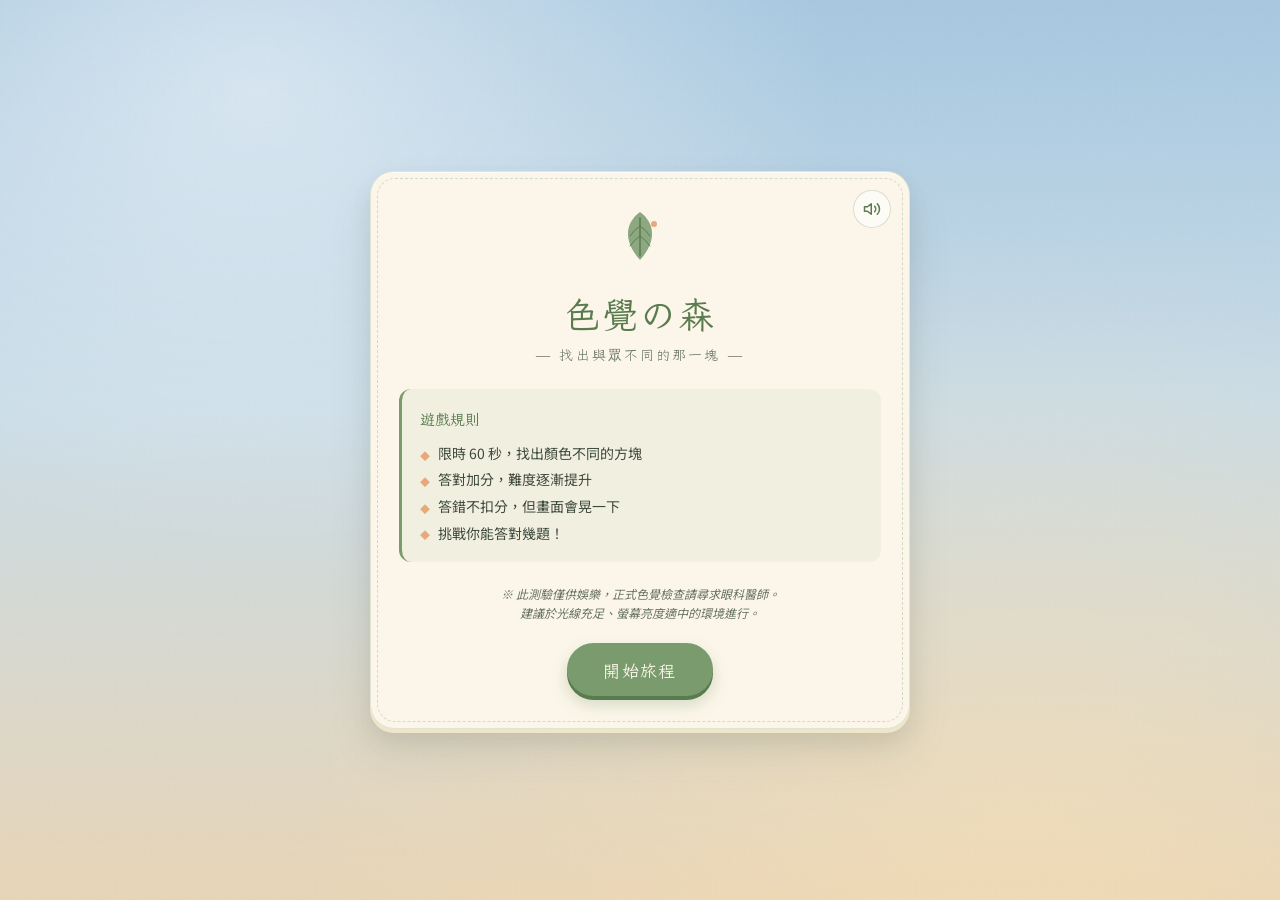
==== color-blindness/index.html @ 02a0ef7f "fix: 修正檔名" ====
<!DOCTYPE html>
<html lang="zh-TW">

<head>
  <meta charset="UTF-8">
  <meta name="viewport" content="width=device-width, initial-scale=1.0, maximum-scale=1.0, user-scalable=no">
  <title>色覺の森 — 色弱小測驗</title>
  <link rel="preconnect" href="https://fonts.googleapis.com">
  <link rel="preconnect" href="https://fonts.gstatic.com" crossorigin>
  <link
    href="https://fonts.googleapis.com/css2?family=Klee+One:wght@400;600&family=Noto+Sans+TC:wght@400;500;700&display=swap"
    rel="stylesheet">
  <style>
    * {
      box-sizing: border-box;
      margin: 0;
      padding: 0;
    }

    :root {
      --cream: #FBF6E9;
      --cream-deep: #F0E5C9;
      --sky-top: #A8C8E0;
      --sky-mid: #C9DCE8;
      --sky-bot: #E8D5B7;
      --moss: #7A9B6E;
      --moss-deep: #5A7B4E;
      --orange: #E8A87C;
      --orange-deep: #C97D4F;
      --slate: #6B8CAE;
      --ink: #3E4A3D;
      --ink-soft: #6B7563;
      --red: #C76B5E;
      --red-soft: #E8B5AE;
      --gold: #D4A55E;
      --shadow: rgba(62, 74, 61, 0.12);
    }

    html,
    body {
      height: 100%;
      overflow-x: hidden;
    }

    body {
      font-family: 'Noto Sans TC', sans-serif;
      color: var(--ink);
      background:
        radial-gradient(ellipse at 20% 10%, rgba(255, 255, 255, 0.5) 0%, transparent 40%),
        radial-gradient(ellipse at 80% 90%, rgba(255, 228, 181, 0.4) 0%, transparent 50%),
        linear-gradient(180deg, var(--sky-top) 0%, var(--sky-mid) 45%, var(--sky-bot) 100%);
      min-height: 100vh;
      display: flex;
      align-items: center;
      justify-content: center;
      padding: 20px;
      position: relative;
      -webkit-tap-highlight-color: transparent;
    }

    /* paper grain overlay */
    body::before {
      content: '';
      position: fixed;
      inset: 0;
      background-image:
        url("data:image/svg+xml;utf8,<svg xmlns='http://www.w3.org/2000/svg' width='200' height='200'><filter id='n'><feTurbulence baseFrequency='0.85' numOctaves='2' seed='5'/><feColorMatrix values='0 0 0 0 0.4 0 0 0 0 0.45 0 0 0 0 0.35 0 0 0 0.08 0'/></filter><rect width='100%25' height='100%25' filter='url(%23n)'/></svg>");
      opacity: 0.5;
      pointer-events: none;
      z-index: 1;
      mix-blend-mode: multiply;
    }

    /* drifting clouds */
    .cloud {
      position: fixed;
      pointer-events: none;
      z-index: 0;
      opacity: 0.7;
      filter: blur(0.5px);
    }

    .cloud-1 {
      top: 8%;
      left: -200px;
      width: 180px;
      animation: drift 90s linear infinite;
    }

    .cloud-2 {
      top: 24%;
      left: -150px;
      width: 140px;
      animation: drift 120s linear infinite;
      animation-delay: -40s;
    }

    .cloud-3 {
      top: 65%;
      left: -180px;
      width: 160px;
      animation: drift 100s linear infinite;
      animation-delay: -70s;
      opacity: 0.5;
    }

    @keyframes drift {
      from {
        transform: translateX(0);
      }

      to {
        transform: translateX(calc(100vw + 250px));
      }
    }

    /* falling leaves */
    .leaf {
      position: fixed;
      top: -30px;
      pointer-events: none;
      z-index: 0;
      width: 22px;
      animation: fall 18s linear infinite;
    }

    @keyframes fall {
      0% {
        transform: translateY(0) translateX(0) rotate(0deg);
        opacity: 0;
      }

      10% {
        opacity: 0.8;
      }

      90% {
        opacity: 0.8;
      }

      100% {
        transform: translateY(110vh) translateX(80px) rotate(540deg);
        opacity: 0;
      }
    }

    .stage {
      position: relative;
      z-index: 2;
      width: 100%;
      max-width: 540px;
    }

    .panel {
      background: var(--cream);
      border-radius: 24px;
      padding: 32px 28px;
      box-shadow:
        0 1px 0 rgba(255, 255, 255, 0.7) inset,
        0 4px 0 var(--cream-deep),
        0 12px 24px var(--shadow),
        0 24px 48px rgba(62, 74, 61, 0.08);
      border: 1.5px solid rgba(122, 155, 110, 0.2);
      position: relative;
    }

    .panel::before {
      content: '';
      position: absolute;
      inset: 6px;
      border: 1px dashed rgba(122, 155, 110, 0.3);
      border-radius: 18px;
      pointer-events: none;
    }

    /* ============ INTRO ============ */
    .intro {
      text-align: center;
    }

    .intro-decor {
      width: 64px;
      height: 64px;
      margin: 0 auto 18px;
      display: flex;
      align-items: center;
      justify-content: center;
    }

    .title {
      font-family: 'Klee One', 'Noto Sans TC', serif;
      font-weight: 600;
      font-size: clamp(28px, 6vw, 36px);
      color: var(--moss-deep);
      letter-spacing: 0.05em;
      margin-bottom: 6px;
    }

    .subtitle {
      font-family: 'Klee One', serif;
      color: var(--ink-soft);
      font-size: 14px;
      letter-spacing: 0.15em;
      margin-bottom: 24px;
    }

    .rules {
      background: rgba(122, 155, 110, 0.08);
      border-left: 3px solid var(--moss);
      border-radius: 12px;
      padding: 16px 18px;
      text-align: left;
      margin-bottom: 22px;
      font-size: 14px;
      line-height: 1.9;
      color: var(--ink);
    }

    .rules-title {
      font-family: 'Klee One', serif;
      font-weight: 600;
      color: var(--moss-deep);
      margin-bottom: 6px;
      font-size: 15px;
    }

    .rules ul {
      list-style: none;
      padding: 0;
    }

    .rules li::before {
      content: '◆';
      color: var(--orange);
      margin-right: 8px;
      font-size: 10px;
      vertical-align: middle;
    }

    .tip {
      font-size: 12px;
      color: var(--ink-soft);
      font-style: italic;
      margin-bottom: 20px;
      line-height: 1.6;
    }

    .btn {
      font-family: 'Klee One', 'Noto Sans TC', sans-serif;
      font-weight: 600;
      font-size: 17px;
      letter-spacing: 0.08em;
      color: var(--cream);
      background: var(--moss);
      border: none;
      padding: 14px 36px;
      border-radius: 999px;
      cursor: pointer;
      box-shadow: 0 4px 0 var(--moss-deep), 0 8px 16px rgba(90, 123, 78, 0.25);
      transition: transform 0.1s, box-shadow 0.1s;
      position: relative;
    }

    .btn:hover {
      transform: translateY(-1px);
      box-shadow: 0 5px 0 var(--moss-deep), 0 10px 20px rgba(90, 123, 78, 0.3);
    }

    .btn:active {
      transform: translateY(3px);
      box-shadow: 0 1px 0 var(--moss-deep), 0 2px 8px rgba(90, 123, 78, 0.2);
    }

    .btn-secondary {
      background: var(--cream);
      color: var(--moss-deep);
      box-shadow: 0 4px 0 var(--cream-deep), 0 8px 16px rgba(62, 74, 61, 0.1);
      border: 1.5px solid rgba(122, 155, 110, 0.3);
    }

    .btn-secondary:hover {
      box-shadow: 0 5px 0 var(--cream-deep), 0 10px 20px rgba(62, 74, 61, 0.15);
    }

    .btn-secondary:active {
      box-shadow: 0 1px 0 var(--cream-deep), 0 2px 8px rgba(62, 74, 61, 0.08);
    }

    /* sound toggle */
    .sound-toggle {
      position: absolute;
      top: 18px;
      right: 18px;
      width: 38px;
      height: 38px;
      border-radius: 50%;
      background: rgba(255, 255, 255, 0.6);
      border: 1px solid rgba(122, 155, 110, 0.3);
      cursor: pointer;
      display: flex;
      align-items: center;
      justify-content: center;
      z-index: 5;
      transition: background 0.15s;
    }

    .sound-toggle:hover {
      background: rgba(255, 255, 255, 0.9);
    }

    .sound-toggle svg {
      width: 18px;
      height: 18px;
      color: var(--moss-deep);
    }

    /* 音效不支援時顯示的狀態 */
    .sound-toggle.disabled {
      opacity: 0.4;
      cursor: not-allowed;
      background: rgba(255, 255, 255, 0.4);
    }

    /* Toast 提示（手機點擊時顯示） */
    .toast {
      position: fixed;
      top: 50%;
      left: 50%;
      transform: translate(-50%, -50%);
      background: var(--cream);
      color: var(--ink);
      padding: 12px 20px;
      border-radius: 12px;
      font-size: 13px;
      font-family: 'Klee One', serif;
      box-shadow: 0 4px 0 var(--cream-deep), 0 12px 24px var(--shadow);
      border: 1.5px solid rgba(122, 155, 110, 0.3);
      z-index: 100;
      animation: toastFade 1.8s ease-out forwards;
      pointer-events: none;
    }

    @keyframes toastFade {
      0% {
        opacity: 0;
        transform: translate(-50%, -40%);
      }

      15% {
        opacity: 1;
        transform: translate(-50%, -50%);
      }

      80% {
        opacity: 1;
        transform: translate(-50%, -50%);
      }

      100% {
        opacity: 0;
        transform: translate(-50%, -60%);
      }
    }



    /* ============ GAME ============ */
    .hud {
      display: grid;
      grid-template-columns: 1fr auto 1fr;
      align-items: center;
      gap: 12px;
      margin-bottom: 22px;
      padding-bottom: 16px;
      border-bottom: 1px dashed rgba(122, 155, 110, 0.3);
    }

    .hud-cell {
      text-align: center;
    }

    .hud-cell.left {
      text-align: left;
    }

    .hud-cell.right {
      text-align: right;
    }

    .hud-label {
      font-family: 'Klee One', serif;
      font-size: 11px;
      color: var(--ink-soft);
      letter-spacing: 0.1em;
      margin-bottom: 2px;
    }

    .hud-value {
      font-family: 'Klee One', serif;
      font-weight: 600;
      font-size: 22px;
      color: var(--moss-deep);
      line-height: 1;
    }

    .timer-ring {
      width: 64px;
      height: 64px;
      position: relative;
    }

    .timer-ring svg {
      width: 100%;
      height: 100%;
      transform: rotate(-90deg);
    }

    .timer-ring .ring-bg {
      fill: none;
      stroke: rgba(122, 155, 110, 0.2);
      stroke-width: 5;
    }

    .timer-ring .ring-fg {
      fill: none;
      stroke: var(--moss);
      stroke-width: 5;
      stroke-linecap: round;
      stroke-dasharray: 169.65;
      stroke-dashoffset: 0;
      transition: stroke-dashoffset 1s linear, stroke 0.3s;
    }

    .timer-ring.warning .ring-fg {
      stroke: var(--orange-deep);
    }

    .timer-ring.danger .ring-fg {
      stroke: var(--red);
    }

    .timer-text {
      position: absolute;
      inset: 0;
      display: flex;
      align-items: center;
      justify-content: center;
      font-family: 'Klee One', serif;
      font-weight: 600;
      font-size: 20px;
      color: var(--moss-deep);
    }

    .timer-ring.danger .timer-text {
      color: var(--red);
    }

    .level-tag {
      display: inline-block;
      padding: 3px 10px;
      border-radius: 999px;
      font-size: 11px;
      font-family: 'Klee One', serif;
      letter-spacing: 0.05em;
      background: rgba(232, 168, 124, 0.2);
      color: var(--orange-deep);
      margin-bottom: 4px;
    }

    .grid-wrap {
      display: flex;
      align-items: center;
      justify-content: center;
      aspect-ratio: 1;
      width: 100%;
      max-width: 380px;
      margin: 0 auto;
      padding: 14px;
      background: rgba(255, 255, 255, 0.45);
      border-radius: 20px;
      border: 1px solid rgba(122, 155, 110, 0.2);
      box-shadow: inset 0 2px 8px rgba(62, 74, 61, 0.06);
      position: relative;
      transition: background 0.2s;
    }

    .grid-wrap.shake {
      animation: shake 0.3s;
    }

    .grid-wrap.flash-red {
      background: rgba(199, 107, 94, 0.2);
    }

    .grid-wrap.flash-green {
      background: rgba(122, 155, 110, 0.25);
    }

    @keyframes shake {

      0%,
      100% {
        transform: translateX(0);
      }

      20% {
        transform: translateX(-6px);
      }

      40% {
        transform: translateX(6px);
      }

      60% {
        transform: translateX(-4px);
      }

      80% {
        transform: translateX(4px);
      }
    }

    .grid {
      display: grid;
      width: 100%;
      height: 100%;
      gap: 6px;
    }

    .cell {
      border-radius: 8px;
      cursor: pointer;
      transition: transform 0.12s ease;
      box-shadow: inset 0 -2px 0 rgba(0, 0, 0, 0.08), inset 0 1px 0 rgba(255, 255, 255, 0.2);
      position: relative;
    }

    .cell:active {
      transform: scale(0.92);
    }

    .cell.correct {
      animation: pop 0.4s ease-out;
    }

    @keyframes pop {
      0% {
        transform: scale(1);
        box-shadow: inset 0 -2px 0 rgba(0, 0, 0, 0.08), 0 0 0 0 rgba(212, 165, 94, 0.6);
      }

      50% {
        transform: scale(1.25);
        box-shadow: inset 0 -2px 0 rgba(0, 0, 0, 0.08), 0 0 0 12px rgba(212, 165, 94, 0);
      }

      100% {
        transform: scale(1);
        box-shadow: inset 0 -2px 0 rgba(0, 0, 0, 0.08);
      }
    }

    .game-footer {
      margin-top: 18px;
      text-align: center;
      font-size: 12px;
      color: var(--ink-soft);
      font-style: italic;
    }

    /* ============ RESULT ============ */
    .result {
      text-align: center;
    }

    .result-medal {
      width: 88px;
      height: 88px;
      margin: 0 auto 12px;
    }

    .result-title {
      font-family: 'Klee One', serif;
      font-weight: 600;
      font-size: 26px;
      color: var(--moss-deep);
      margin-bottom: 4px;
    }

    .result-comment {
      font-family: 'Klee One', serif;
      font-size: 14px;
      color: var(--orange-deep);
      margin-bottom: 22px;
      line-height: 1.7;
      padding: 0 8px;
    }

    .result-stats {
      display: grid;
      grid-template-columns: repeat(3, 1fr);
      gap: 10px;
      margin-bottom: 22px;
    }

    .stat-box {
      background: rgba(255, 255, 255, 0.5);
      border: 1px solid rgba(122, 155, 110, 0.2);
      border-radius: 14px;
      padding: 14px 8px;
    }

    .stat-num {
      font-family: 'Klee One', serif;
      font-weight: 600;
      font-size: 26px;
      color: var(--moss-deep);
      line-height: 1.1;
    }

    .stat-label {
      font-size: 11px;
      color: var(--ink-soft);
      margin-top: 4px;
      letter-spacing: 0.05em;
    }

    .result-actions {
      display: flex;
      gap: 12px;
      justify-content: center;
      flex-wrap: wrap;
    }

    /* ============ RWD ============ */
    @media (max-width: 480px) {
      .panel {
        padding: 24px 18px;
        border-radius: 20px;
      }

      .title {
        font-size: 26px;
      }

      .subtitle {
        font-size: 12px;
        margin-bottom: 18px;
      }

      .rules {
        font-size: 13px;
        padding: 12px 14px;
      }

      .grid-wrap {
        max-width: 100%;
        padding: 10px;
      }

      .hud-value {
        font-size: 18px;
      }

      .timer-ring {
        width: 56px;
        height: 56px;
      }

      .timer-text {
        font-size: 18px;
      }

      .result-stats {
        gap: 6px;
      }

      .stat-num {
        font-size: 22px;
      }

      .btn {
        font-size: 15px;
        padding: 12px 28px;
      }

      .grid {
        gap: 4px;
      }
    }

    .hidden {
      display: none !important;
    }

    /* fade transitions */
    .fade-in {
      animation: fadeIn 0.4s ease-out;
    }

    @keyframes fadeIn {
      from {
        opacity: 0;
        transform: translateY(8px);
      }

      to {
        opacity: 1;
        transform: translateY(0);
      }
    }
  </style>
</head>

<body>

  <!-- 雲朵 -->
  <svg class="cloud cloud-1" viewBox="0 0 200 80" xmlns="http://www.w3.org/2000/svg">
    <ellipse cx="50" cy="50" rx="40" ry="22" fill="white" />
    <ellipse cx="90" cy="40" rx="48" ry="28" fill="white" />
    <ellipse cx="140" cy="48" rx="42" ry="24" fill="white" />
    <ellipse cx="100" cy="55" rx="55" ry="20" fill="white" />
  </svg>
  <svg class="cloud cloud-2" viewBox="0 0 200 80" xmlns="http://www.w3.org/2000/svg">
    <ellipse cx="50" cy="50" rx="36" ry="20" fill="white" />
    <ellipse cx="90" cy="42" rx="44" ry="26" fill="white" />
    <ellipse cx="140" cy="50" rx="38" ry="22" fill="white" />
  </svg>
  <svg class="cloud cloud-3" viewBox="0 0 200 80" xmlns="http://www.w3.org/2000/svg">
    <ellipse cx="60" cy="48" rx="42" ry="22" fill="white" />
    <ellipse cx="110" cy="42" rx="48" ry="26" fill="white" />
    <ellipse cx="150" cy="50" rx="36" ry="20" fill="white" />
  </svg>

  <div class="stage">
    <!-- ========= 開始畫面 ========= -->
    <div class="panel intro fade-in" id="screen-intro">
      <button class="sound-toggle" id="soundToggle" aria-label="音效開關" title="音效開關">
        <svg id="soundOnIcon" viewBox="0 0 24 24" fill="none" stroke="currentColor" stroke-width="2"
          stroke-linecap="round" stroke-linejoin="round">
          <polygon points="11 5 6 9 2 9 2 15 6 15 11 19 11 5"></polygon>
          <path d="M15.54 8.46a5 5 0 0 1 0 7.07"></path>
          <path d="M19.07 4.93a10 10 0 0 1 0 14.14"></path>
        </svg>
        <svg id="soundOffIcon" class="hidden" viewBox="0 0 24 24" fill="none" stroke="currentColor" stroke-width="2"
          stroke-linecap="round" stroke-linejoin="round">
          <polygon points="11 5 6 9 2 9 2 15 6 15 11 19 11 5"></polygon>
          <line x1="23" y1="9" x2="17" y2="15"></line>
          <line x1="17" y1="9" x2="23" y2="15"></line>
        </svg>
      </button>

      <div class="intro-decor">
        <svg viewBox="0 0 64 64" xmlns="http://www.w3.org/2000/svg">
          <!-- 葉子裝飾 -->
          <path d="M32 8 C 18 18, 14 36, 32 56 C 50 36, 46 18, 32 8 Z" fill="#7A9B6E" opacity="0.85" />
          <path d="M32 14 L 32 52" stroke="#5A7B4E" stroke-width="1.5" stroke-linecap="round" />
          <path d="M32 22 Q 26 26, 22 32" stroke="#5A7B4E" stroke-width="1" fill="none" stroke-linecap="round" />
          <path d="M32 22 Q 38 26, 42 32" stroke="#5A7B4E" stroke-width="1" fill="none" stroke-linecap="round" />
          <path d="M32 32 Q 26 36, 22 42" stroke="#5A7B4E" stroke-width="1" fill="none" stroke-linecap="round" />
          <path d="M32 32 Q 38 36, 42 42" stroke="#5A7B4E" stroke-width="1" fill="none" stroke-linecap="round" />
          <circle cx="46" cy="20" r="3" fill="#E8A87C" />
        </svg>
      </div>
      <h1 class="title">色覺の森</h1>
      <p class="subtitle">— 找出與眾不同的那一塊 —</p>

      <div class="rules">
        <div class="rules-title">遊戲規則</div>
        <ul>
          <li>限時 60 秒，找出顏色不同的方塊</li>
          <li>答對加分，難度逐漸提升</li>
          <li>答錯不扣分，但畫面會晃一下</li>
          <li>挑戰你能答對幾題！</li>
        </ul>
      </div>

      <p class="tip">※ 此測驗僅供娛樂，正式色覺檢查請尋求眼科醫師。<br>建議於光線充足、螢幕亮度適中的環境進行。</p>

      <button class="btn" id="btnStart">開始旅程</button>
    </div>

    <!-- ========= 遊戲畫面 ========= -->
    <div class="panel hidden" id="screen-game">
      <div class="hud">
        <div class="hud-cell left">
          <div class="hud-label">關卡</div>
          <div class="hud-value" id="levelDisplay">1</div>
        </div>
        <div class="timer-ring" id="timerRing">
          <svg viewBox="0 0 64 64">
            <circle class="ring-bg" cx="32" cy="32" r="27" />
            <circle class="ring-fg" cx="32" cy="32" r="27" id="ringFg" />
          </svg>
          <div class="timer-text" id="timerText">60</div>
        </div>
        <div class="hud-cell right">
          <div class="hud-label">答對</div>
          <div class="hud-value" id="scoreDisplay">0</div>
        </div>
      </div>

      <div class="grid-wrap" id="gridWrap">
        <div class="grid" id="grid"></div>
      </div>

      <div class="game-footer" id="diffHint">煤炭精靈在看著你…</div>
    </div>

    <!-- ========= 結算畫面 ========= -->
    <div class="panel result hidden" id="screen-result">
      <svg class="result-medal" viewBox="0 0 88 88" xmlns="http://www.w3.org/2000/svg" id="medalSvg">
        <!-- 獎章 (動態替換) -->
      </svg>
      <h2 class="result-title" id="resultTitle">時間到！</h2>
      <p class="result-comment" id="resultComment"></p>

      <div class="result-stats">
        <div class="stat-box">
          <div class="stat-num" id="finalScore">0</div>
          <div class="stat-label">答對題數</div>
        </div>
        <div class="stat-box">
          <div class="stat-num" id="finalLevel">1</div>
          <div class="stat-label">最高關卡</div>
        </div>
        <div class="stat-box">
          <div class="stat-num" id="finalAccuracy">0%</div>
          <div class="stat-label">正確率</div>
        </div>
      </div>

      <div class="result-actions">
        <button class="btn" id="btnRetry">再玩一次</button>
        <button class="btn btn-secondary" id="btnHome">回首頁</button>
      </div>
    </div>
  </div>

  <script src="./script/index.js"></script>
</body>

</html>
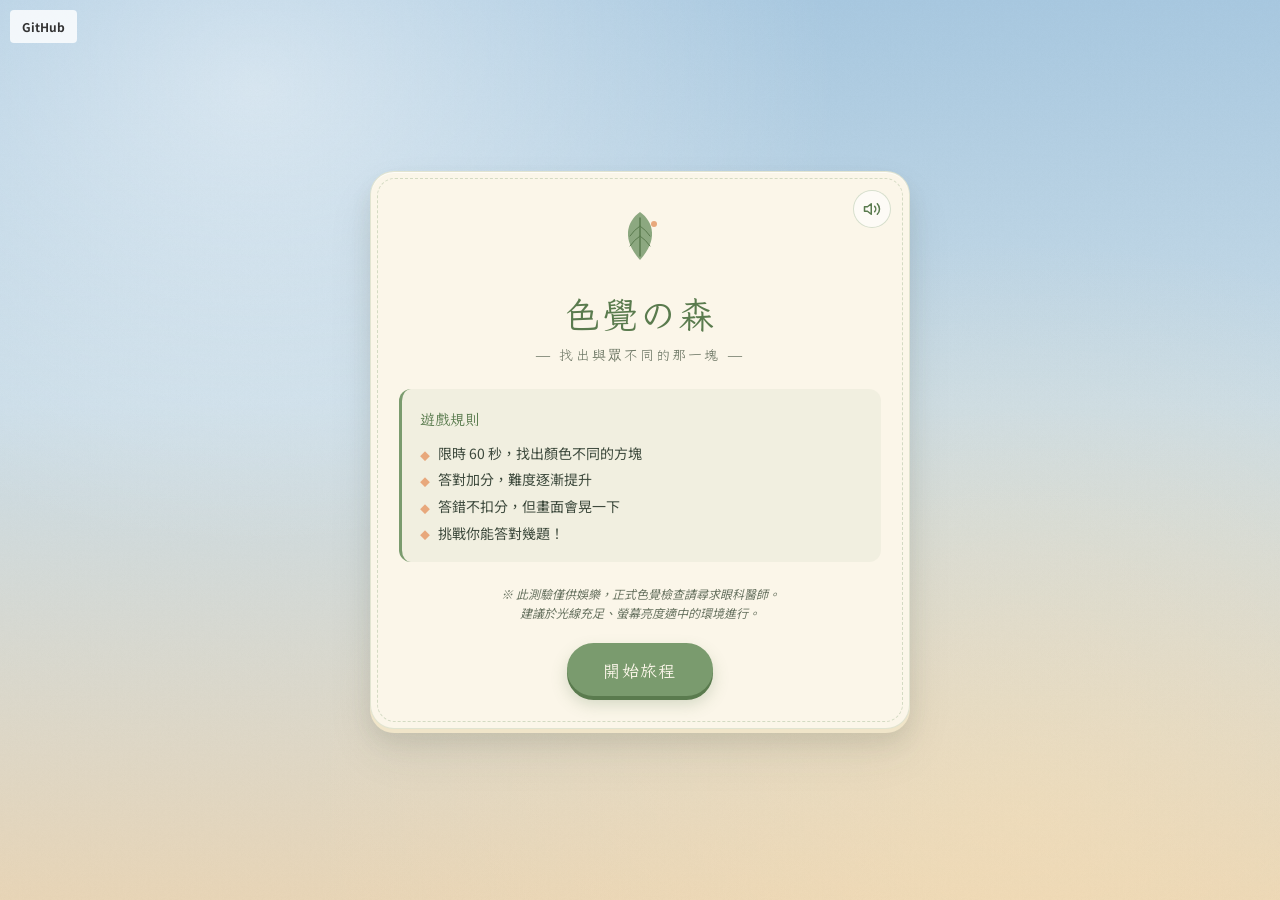
==== commit bd4892fe: "feat: 更新README.md、加入github連結" ====
--- a/color-blindness/index.html
+++ b/color-blindness/index.html
@@ -713,7 +713,7 @@
 </head>
 
 <body>
-
+  <a href="https://github.com/edithfxx/personal-portfolio" style="position: fixed; top: 10px; left: 10px; z-index: 1000; text-decoration: none; color: #333; font-weight: bold; padding: 8px 12px; background: rgba(255,255,255,0.8); border-radius: 4px; font-size: 12px;">GitHub</a>
   <!-- 雲朵 -->
   <svg class="cloud cloud-1" viewBox="0 0 200 80" xmlns="http://www.w3.org/2000/svg">
     <ellipse cx="50" cy="50" rx="40" ry="22" fill="white" />
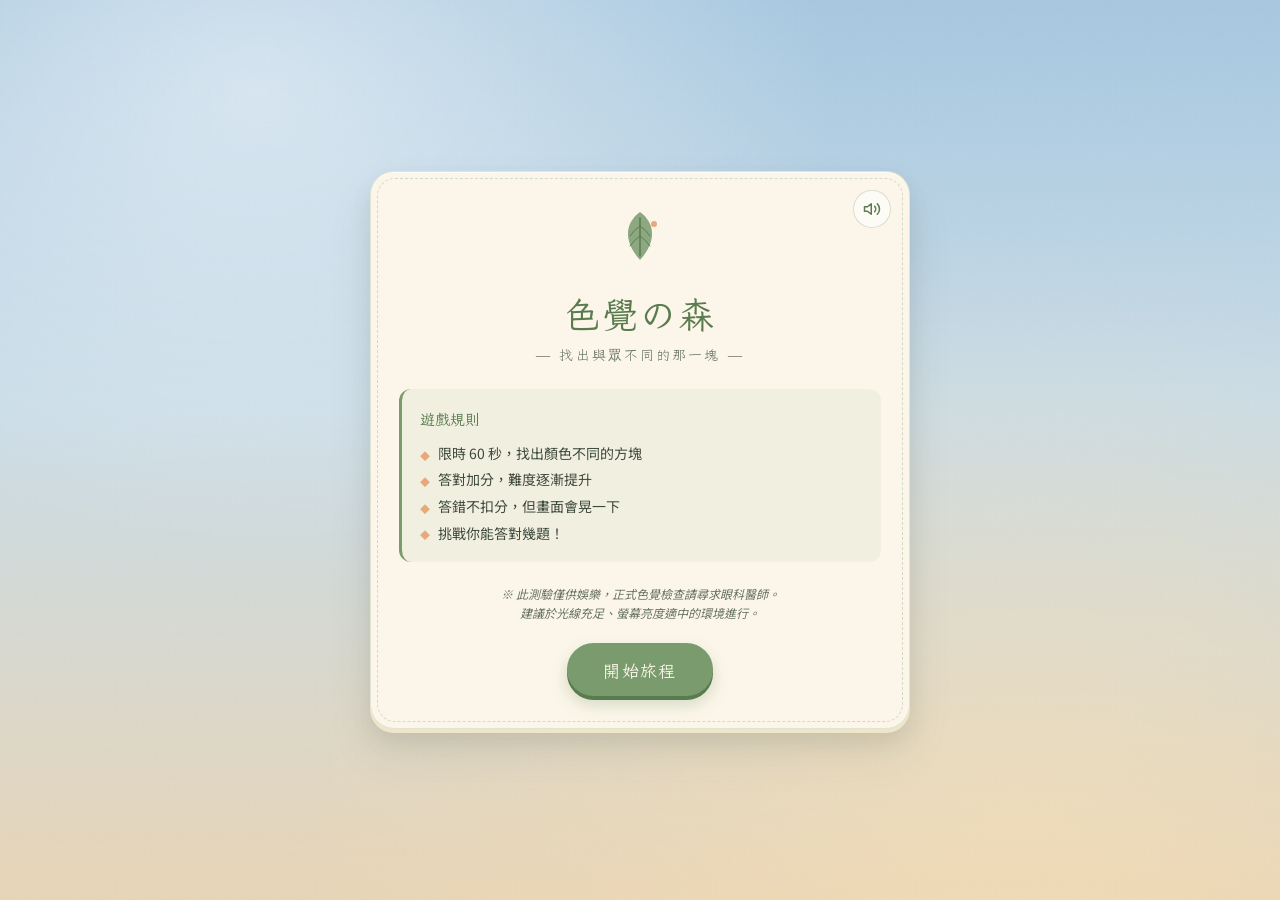
==== commit 389d2655: "feat: 刪除github連結" ====
--- a/color-blindness/index.html
+++ b/color-blindness/index.html
@@ -713,7 +713,6 @@
 </head>
 
 <body>
-  <a href="https://github.com/edithfxx/personal-portfolio" style="position: fixed; top: 10px; left: 10px; z-index: 1000; text-decoration: none; color: #333; font-weight: bold; padding: 8px 12px; background: rgba(255,255,255,0.8); border-radius: 4px; font-size: 12px;">GitHub</a>
   <!-- 雲朵 -->
   <svg class="cloud cloud-1" viewBox="0 0 200 80" xmlns="http://www.w3.org/2000/svg">
     <ellipse cx="50" cy="50" rx="40" ry="22" fill="white" />
